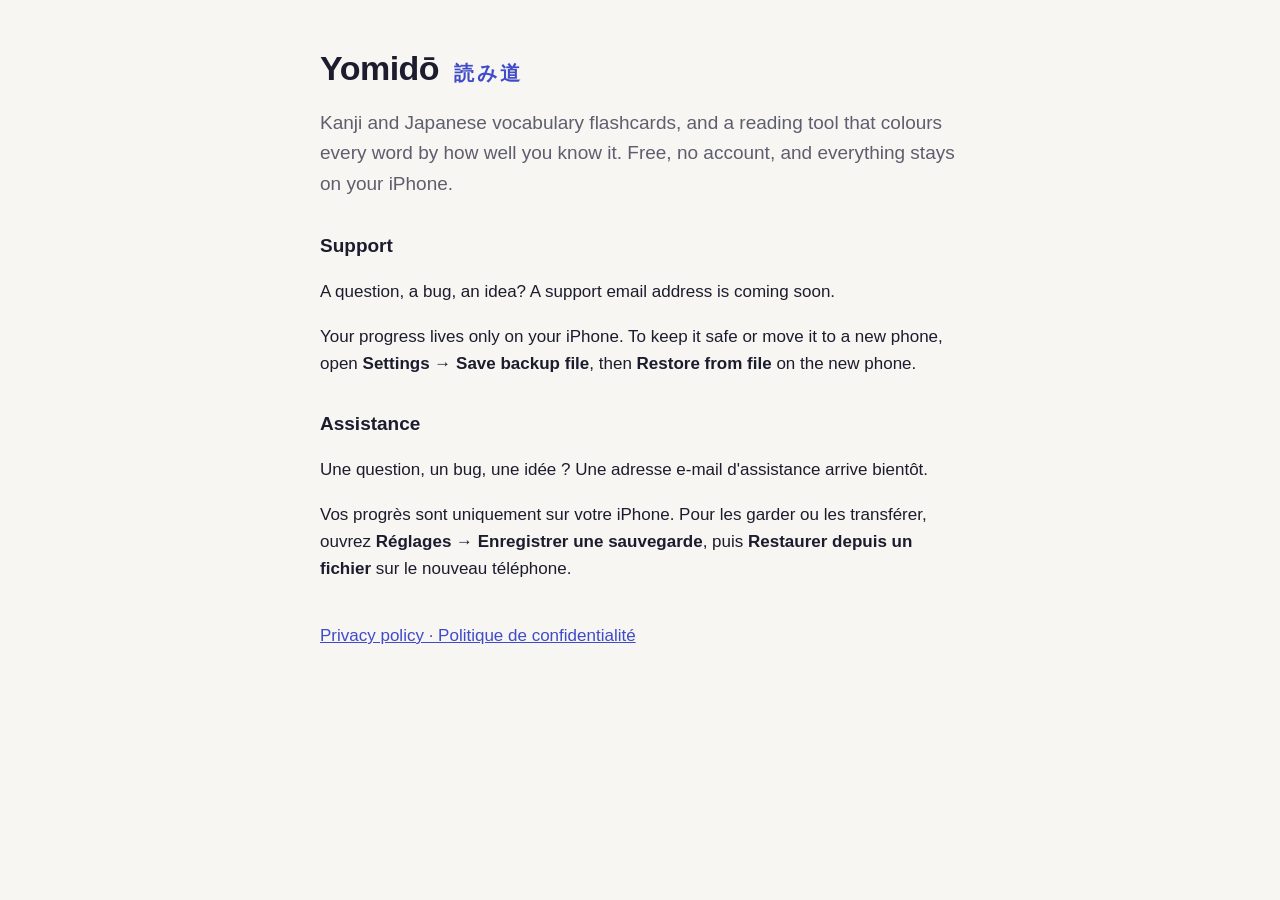
==== index.html @ cb9a50dd "Yomidō support page and privacy policy Co-Authored-By: Claude Opus 5.5 <noreply@anthropic.com>" ====
<!doctype html>
<html lang="en">
<head>
<meta charset="utf-8">
<meta name="viewport" content="width=device-width, initial-scale=1">
<title>Yomidō</title>
<link rel="stylesheet" href="style.css">
</head>
<body>
<main>
  <h1>Yomidō <span class="jp">読み道</span></h1>
  <p class="lead">Kanji and Japanese vocabulary flashcards, and a reading tool that colours every word by how well you know it. Free, no account, and everything stays on your iPhone.</p>

  <h2>Support</h2>
  <p>A question, a bug, an idea? A support email address is coming soon.</p>
  <p>Your progress lives only on your iPhone. To keep it safe or move it to a new phone, open <b>Settings → Save backup file</b>, then <b>Restore from file</b> on the new phone.</p>

  <h2>Assistance</h2>
  <p lang="fr">Une question, un bug, une idée ? Une adresse e-mail d'assistance arrive bientôt.</p>
  <p lang="fr">Vos progrès sont uniquement sur votre iPhone. Pour les garder ou les transférer, ouvrez <b>Réglages → Enregistrer une sauvegarde</b>, puis <b>Restaurer depuis un fichier</b> sur le nouveau téléphone.</p>

  <p class="links"><a href="privacy.html">Privacy policy · Politique de confidentialité</a></p>
</main>
</body>
</html>
---- style.css ----
:root { --ink: #1C1C2E; --muted: #5E5E6E; --tint: #3F4BC9; --bg: #F7F6F2; --card: #FFFFFF; }
@media (prefers-color-scheme: dark) {
  :root { --ink: #F2F2F7; --muted: #A8A8B8; --tint: #7D87FF; --bg: #0E0F1A; --card: #181A2A; }
}
* { box-sizing: border-box; }
body { margin: 0; background: var(--bg); color: var(--ink);
       font: 17px/1.6 -apple-system, BlinkMacSystemFont, "Segoe UI", "Hiragino Sans", sans-serif; }
main { max-width: 680px; margin: 0 auto; padding: 48px 20px 64px; }
h1 { font-size: 34px; line-height: 1.2; margin: 0 0 8px; letter-spacing: -0.5px; }
h1 .jp { color: var(--tint); font-size: 20px; letter-spacing: 3px; margin-left: 6px; }
h2 { font-size: 19px; margin: 32px 0 6px; }
p, li { color: var(--ink); }
.lead { font-size: 19px; color: var(--muted); }
.date { color: var(--muted); font-size: 15px; margin-top: 0; }
.back { margin: 0 0 24px; font-weight: 600; }
a { color: var(--tint); }
hr { border: 0; border-top: 1px solid rgba(127,127,127,.25); margin: 48px 0; }
.links { margin-top: 40px; }
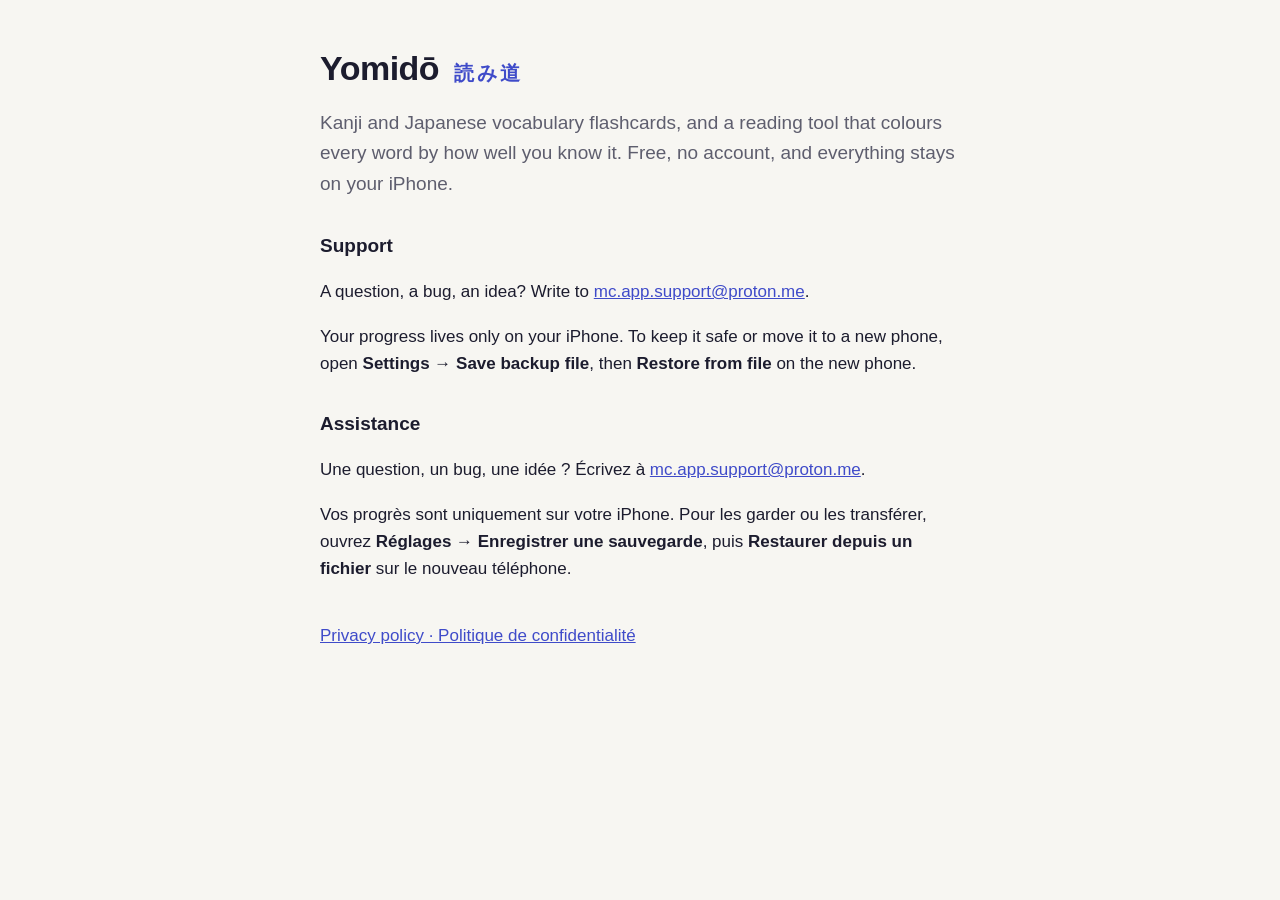
==== commit 27ce35bd: "Add the support email address Co-Authored-By: Claude Opus 5.5 <noreply@anthropic.com>" ====
--- a/index.html
+++ b/index.html
@@ -12,11 +12,11 @@
   <p class="lead">Kanji and Japanese vocabulary flashcards, and a reading tool that colours every word by how well you know it. Free, no account, and everything stays on your iPhone.</p>
 
   <h2>Support</h2>
-  <p>A question, a bug, an idea? A support email address is coming soon.</p>
+  <p>A question, a bug, an idea? Write to <a href="mailto:mc.app.support@proton.me">mc.app.support@proton.me</a>.</p>
   <p>Your progress lives only on your iPhone. To keep it safe or move it to a new phone, open <b>Settings → Save backup file</b>, then <b>Restore from file</b> on the new phone.</p>
 
   <h2>Assistance</h2>
-  <p lang="fr">Une question, un bug, une idée ? Une adresse e-mail d'assistance arrive bientôt.</p>
+  <p lang="fr">Une question, un bug, une idée ? Écrivez à <a href="mailto:mc.app.support@proton.me">mc.app.support@proton.me</a>.</p>
   <p lang="fr">Vos progrès sont uniquement sur votre iPhone. Pour les garder ou les transférer, ouvrez <b>Réglages → Enregistrer une sauvegarde</b>, puis <b>Restaurer depuis un fichier</b> sur le nouveau téléphone.</p>
 
   <p class="links"><a href="privacy.html">Privacy policy · Politique de confidentialité</a></p>
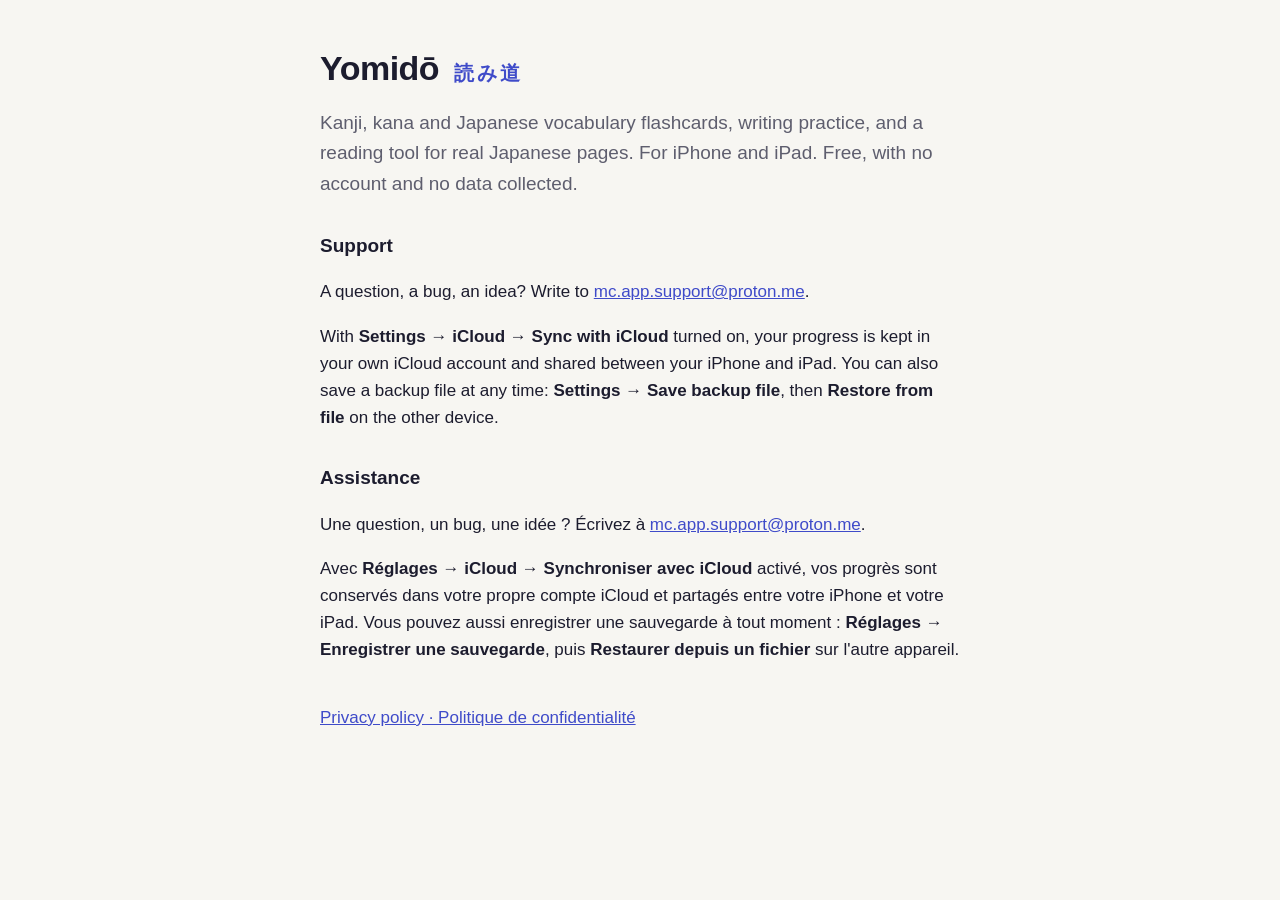
==== commit 0c086aba: "Privacy and support pages for 1.1: iCloud sync, iPad, on-device French meanings Co-Authored-By: Clau" ====
--- a/index.html
+++ b/index.html
@@ -9,15 +9,15 @@
 <body>
 <main>
   <h1>Yomidō <span class="jp">読み道</span></h1>
-  <p class="lead">Kanji and Japanese vocabulary flashcards, and a reading tool that colours every word by how well you know it. Free, no account, and everything stays on your iPhone.</p>
+  <p class="lead">Kanji, kana and Japanese vocabulary flashcards, writing practice, and a reading tool for real Japanese pages. For iPhone and iPad. Free, with no account and no data collected.</p>
 
   <h2>Support</h2>
   <p>A question, a bug, an idea? Write to <a href="mailto:mc.app.support@proton.me">mc.app.support@proton.me</a>.</p>
-  <p>Your progress lives only on your iPhone. To keep it safe or move it to a new phone, open <b>Settings → Save backup file</b>, then <b>Restore from file</b> on the new phone.</p>
+  <p>With <b>Settings → iCloud → Sync with iCloud</b> turned on, your progress is kept in your own iCloud account and shared between your iPhone and iPad. You can also save a backup file at any time: <b>Settings → Save backup file</b>, then <b>Restore from file</b> on the other device.</p>
 
   <h2>Assistance</h2>
   <p lang="fr">Une question, un bug, une idée ? Écrivez à <a href="mailto:mc.app.support@proton.me">mc.app.support@proton.me</a>.</p>
-  <p lang="fr">Vos progrès sont uniquement sur votre iPhone. Pour les garder ou les transférer, ouvrez <b>Réglages → Enregistrer une sauvegarde</b>, puis <b>Restaurer depuis un fichier</b> sur le nouveau téléphone.</p>
+  <p lang="fr">Avec <b>Réglages → iCloud → Synchroniser avec iCloud</b> activé, vos progrès sont conservés dans votre propre compte iCloud et partagés entre votre iPhone et votre iPad. Vous pouvez aussi enregistrer une sauvegarde à tout moment : <b>Réglages → Enregistrer une sauvegarde</b>, puis <b>Restaurer depuis un fichier</b> sur l'autre appareil.</p>
 
   <p class="links"><a href="privacy.html">Privacy policy · Politique de confidentialité</a></p>
 </main>
